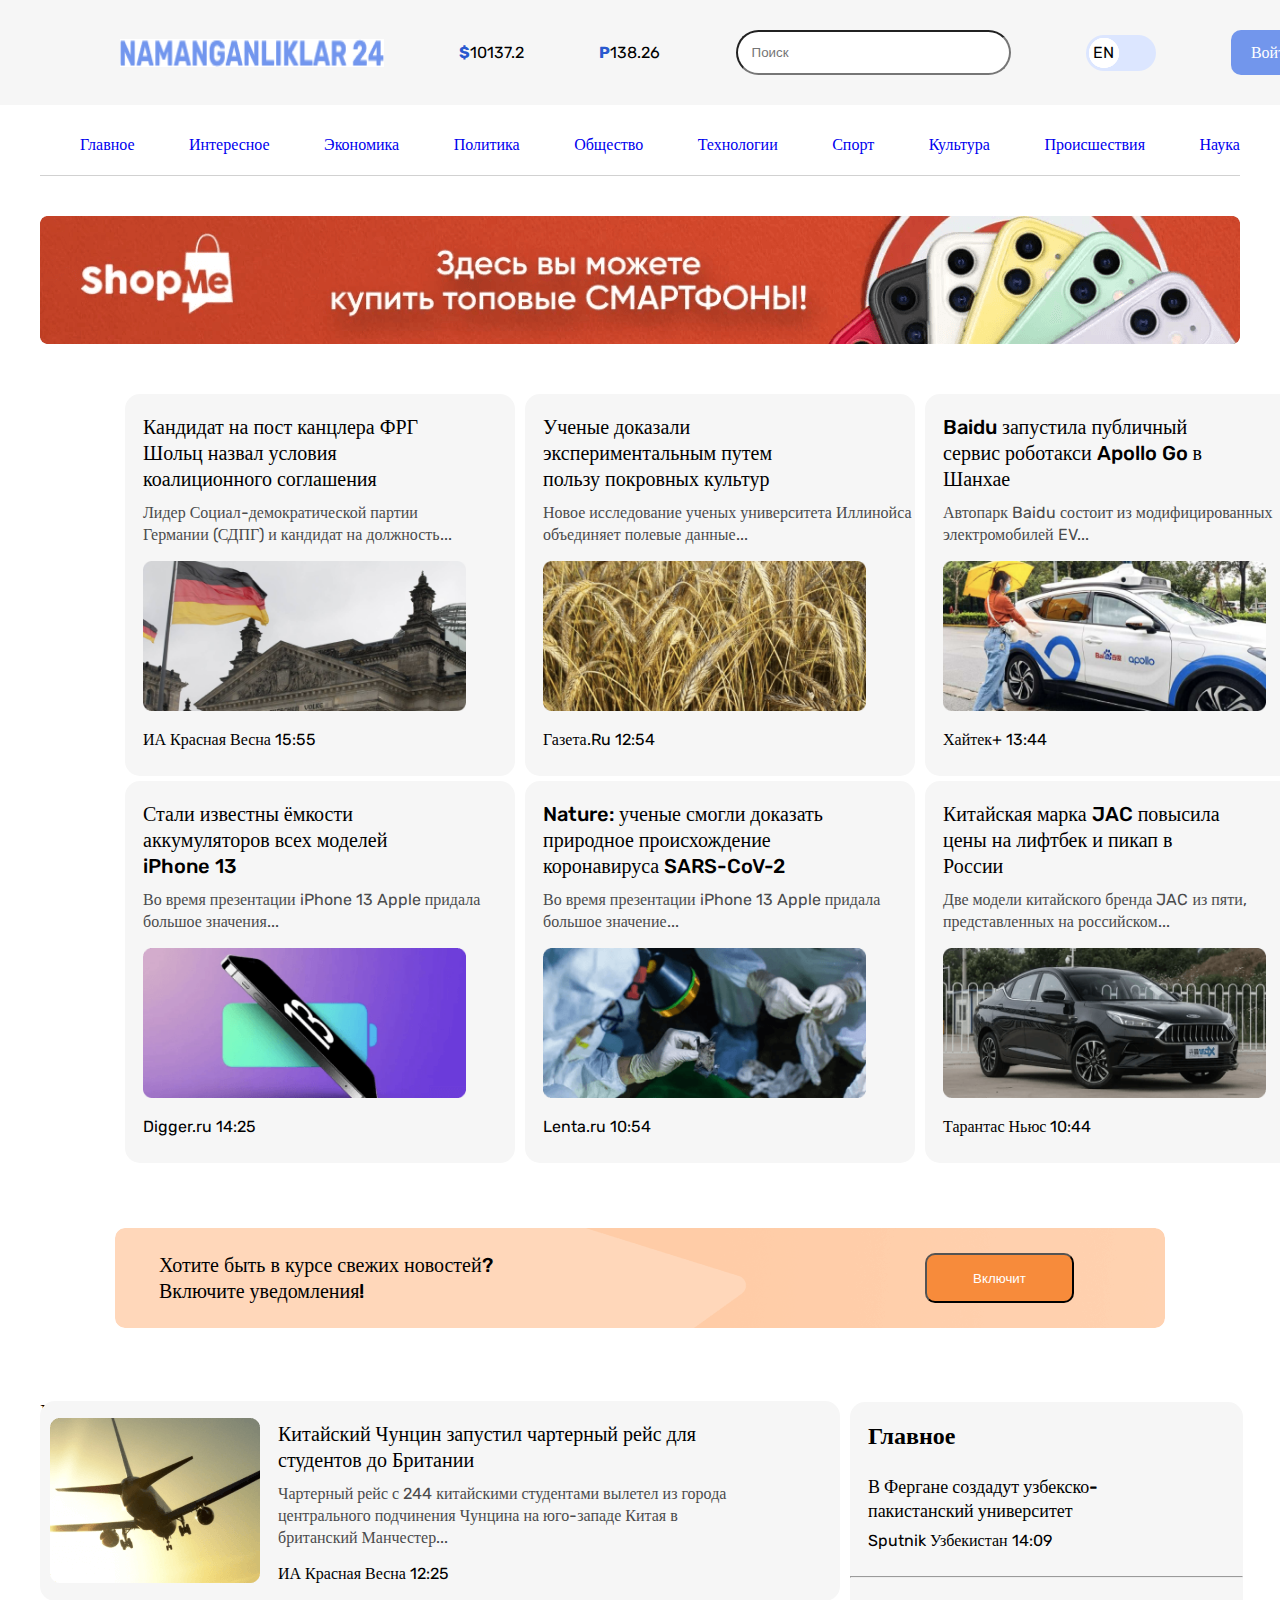
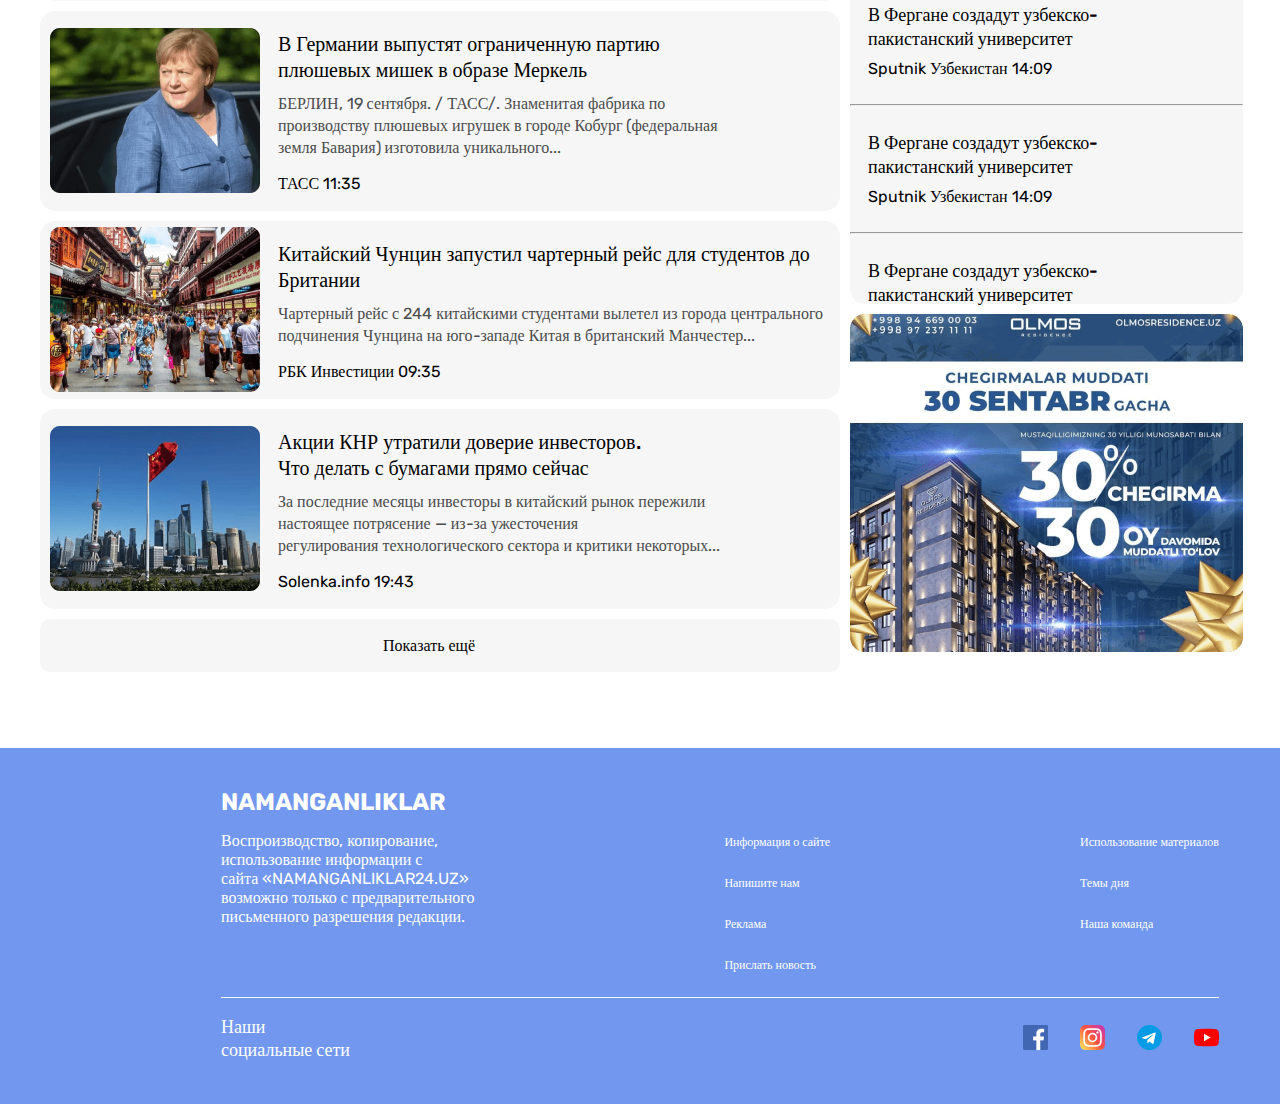
==== index.html @ 96101956 "Initial commit" ====
<!DOCTYPE html>
<html lang="en">
<head>
  <meta charset="UTF-8">
  <meta http-equiv="X-UA-Compatible" content="IE=edge">
  <meta name="viewport" content="width=device-width, initial-scale=1.0">
  <link rel="stylesheet" href="./css/font.css">
  <link rel="stylesheet" href="./css/main.css">
  <link rel="stylesheet" href="./css/normaliz.css">
  <title>Namanganliklar.uz</title>
</head>
<body>
  <header class="header container">
    <div class="header__box">
    <img  class="header__img"
    src="./images/logo.png"
    alt="photo of Namanganliklar.uz"
    width="264"
    height="28">
    <span class="header__curs"><b class="valute">$</b>10137.2</span>
    <span class="header__curs"><b class="valute">P</b>138.26</span>
    <input class="header__search" type="search" placeholder="Поиск">
    <div class="dropdawn">
    <div class="header__drop--dawn">
      <a class="drop__dawn--ru drop__dawn"  href="#"> RU</a>
      <a class="drop__dawn--uz drop__dawn"  href="#"> UZ</a>
      <a class="drop__dawn--en drop__dawn"  href="#"> EN</a>
    </div>
   </div>
    <a class="header__submit" href="#">Войти</a>
  </div>
  </header>

  <nav class="hero__nav container"><!--heroning bittasi-->
    <ul class="hero__list">
      <li class="hero__item"><a href="#" class="hero__link"> Главное</a></li>
      <li class="hero__item"><a href="#" class="hero__link"> Интересное</a></li>
      <li class="hero__item"><a href="#" class="hero__link"> Экономика</a></li>
      <li class="hero__item"><a href="#" class="hero__link"> Политика</a></li>
      <li class="hero__item"><a href="#" class="hero__link"> Общество</a></li>
      <li class="hero__item"><a href="#" class="hero__link"> Технологии</a></li>
      <li class="hero__item"><a href="#" class="hero__link"> Спорт</a></li>
      <li class="hero__item"><a href="#" class="hero__link"> Культура</a></li>
      <li class="hero__item"><a href="#" class="hero__link"> Происшествия</a></li>
      <li class="hero__item"><a href="#" class="hero__link"> Наука</a></li>
    </ul>
  </nav>
  <div class="hero_wrapper--img container"><!--hero reklaa-->
  <img 
    class="hero__img "
    src="./images/optimize.png"
    alt="photo of optimize"
    width="1200px"
    height="128px"
  >  
  </div>

  <div class="hero__wrapper container"> <!--boxlar-->
 
    <div class="dero__box--in">
      <h2 class="hero__heading">
        Кандидат на пост канцлера ФРГ <br>
        Шольц назвал условия <br>
        коалиционного соглашения
      </h2>
      <p class="hero__text">
        Лидер Социал-демократической партии <br>
        Германии (СДПГ) и кандидат на должность...
      </p>
      <img src="./images/germa.png" 
      alt="photo of germany`s flag" 
      class="hero__box--img"
      width="359"
      height="165">
      <p class="hero__footer hero__icon1">ИА Красная Весна 15:55</p>
    </div><!--heroning bittasi-->

    <div class="dero__box--in hero__box--on">
      <h2 class="hero__heading">
        Ученые доказали <br>
        экспериментальным путем <br>
        пользу покровных культур
      </h2>
      <p class="hero__text">
        Новое исследование ученых университета Иллинойса объединяет полевые данные... 
      </p>
      <img src="./images/bugdoy.png" 
      alt="photo of germany`s flag" 
      class="hero__box--img"
      width="359"
      height="165"
      >
      <p class="hero__footer hero__icon2">Газета.Ru 12:54</p>
    </div><!--heroning ikkinchis-->

    <div class="dero__box--in">
      <h2 class="hero__heading">
        Baidu запустила публичный <br>
        сервис роботакси Apollo Go в <br>
        Шанхае
      </h2>
      <p class="hero__text">
        Автопарк Baidu состоит из модифицированных электромобилей EV... 
      </p>
      <img src="./images/apolle.png" 
      alt="photo of germany`s flag" 
      class="hero__box--img"
      width="359"
      height="165"
      >
      <p class="hero__footer hero__icon3">Хайтек+ 13:44</p>
    </div><!--heroning uchinchiis-->

    <div class="dero__box--in ">
      <h2 class="hero__heading">
        Стали известны ёмкости <br>
        аккумуляторов всех моделей <br> 
        iPhone 13
      </h2>
      <p class="hero__text">
        Во время презентации iPhone 13 Apple придала большое значения...
      </p>
      <img src="./images/iphone13.png" 
      alt="photo of germany`s flag" 
      class="hero__box--img"
      width="359"
      height="165"
      >
      <p class="hero__footer hero__icon4">Digger.ru 14:25</p>
    </div><!--heroning tortinchi-->

    <div class="dero__box--in hero__box--on">
      <h2 class="hero__heading">
        Nature: ученые смогли доказать <br>
        природное происхождение <br>
        коронавируса SARS-CoV-2
      </h2>
      <p class="hero__text">
        Во время презентации iPhone 13 Apple придала большое значение...
      </p>
      <img 
      src="./images/doctor.png" 
      alt="photo of germany`s flag" 
      class="hero__box--img"
      width="359"
      height="165"
      >
      <p class="hero__footer hero__icon5">Lenta.ru 10:54</p>
    </div><!--heroning beshinchisi-->

    <div class="dero__box--in">
      <h2 class="hero__heading">
        Китайская марка JAC повысила <br> 
        цены на лифтбек и пикап в <br>
        России
      </h2>
      <p class="hero__text">
        Две модели китайского бренда JAC из пяти, представленных на российском...
      </p>
      <img 
      src="./images/car.png" 
      alt="photo of germany`s flag" 
      class="hero__box--img"
      width="359"
      height="165"
      >
      <p class="hero__footer hero__icon6">Тарантас Ньюс 10:44</p>
    </div><!--heroning oltinchisi-->

  </div>

  <div class="news container">
    <h2 class="news__heading">Хотите быть в курсе свежих новостей? <br>
      Включите уведомления!
    </h2>

    <input class="news__submit"  type="submit" value="Включит">
  </div>

  <div class="world container">
    <h2 class="world__heading">В мире</h2>

    <div class="world__bottom">
      <div class="world__bottom--left">

        <div class="world__item">
          <img 
          class="world__img"  
          src="./images/plane.png" 
          alt="photo of plane"
          width="210"
          height="165">
          <div class="world__img--left">
            <h2 class="hero__heading">
             Китайский Чунцин запустил чартерный рейс для <br>
             студентов до Британии
            </h2>
            <p class="hero__text">
              Чартерный рейс с 244 китайскими студентами вылетел из города <br>
              центрального подчинения Чунцина на юго-западе Китая в <br>
              британский Манчестер...
            </p>
            <p class="hero__footer hero__icon1">ИА Красная Весна 12:25</p>
          </div>
        </div> <!--1-->

        <div class="world__item">
          <img 
          class="world__img"  
          src="./images/markel.png" 
          alt="photo of plane"
          width="210"
          height="165">
          <div class="world__img--left">
            <h2 class="hero__heading">
              В Германии выпустят ограниченную партию <br>
              плюшевых мишек в образе Меркель
            </h2>
            <p class="hero__text">
              БЕРЛИН, 19 сентября. / ТАСС/. Знаменитая фабрика по <br>
              производству плюшевых игрушек в городе Кобург (федеральная <br>
              земля Бавария) изготовила уникального...
            </p>
            <p class="hero__footer hero__icon1">ТАСС 11:35</p>
          </div>
        </div> <!--2-->

        <div class="world__item">
          <img 
          class="world__img"  
          src="./images/kitay.png" 
          alt="photo of plane"
          width="210"
          height="165">
          <div class="world__img--left">
            <h2 class="hero__heading">
             Китайский Чунцин запустил чартерный рейс для студентов до Британии
            </h2>
            <p class="hero__text">
              Чартерный рейс с 244 китайскими студентами вылетел из города центрального подчинения Чунцина на юго-западе Китая в британский Манчестер...
            </p>
            <p class="hero__footer hero__icon1">РБК Инвестиции 09:35</p>
          </div>
        </div> <!--3-->

        <div class="world__item">
          <img 
          class="world__img"  
          src="./images/kitay2.png" 
          alt="photo of plane"
          width="210"
          height="165">
          <div class="world__img--left">
            <h2 class="hero__heading">
              Акции КНР утратили доверие инвесторов. <br>
              Что делать с бумагами прямо сейчас
            </h2>
            <p class="hero__text">
              За последние месяцы инвесторы в китайский рынок пережили <br>
              настоящее потрясение — из-за ужесточения <br>
              регулирования технологического сектора и критики некоторых...
            </p>
            <p class="hero__footer hero__icon1">Solenka.info 19:43</p>
          </div>
        </div> <!--4-->
          <div class="world__items">
            <a class="world__items--link" href="#">Показать ещё</a>
          </div>
      </div>
      <div class="world__bottom--right">
        <div class="bottom__right--top">
          <h2 class="main">
            Главное
          </h2>
          <h2 class="top__heading">
            В Фергане создадут узбекско- <br>
            пакистанский университет
          </h2>
          <p class="hero__footer"> Sputnik Узбекистан 14:09</p>
          <hr>
          <h2 class="top__heading">
            В Фергане создадут узбекско- <br>
            пакистанский университет
          </h2>
          <p class="hero__footer"> Sputnik Узбекистан 14:09</p>
          <hr>
          <h2 class="top__heading">
            В Фергане создадут узбекско- <br>
            пакистанский университет
          </h2>
          <p class="hero__footer"> Sputnik Узбекистан 14:09</p>
          <hr>
          <h2 class="top__heading">
            В Фергане создадут узбекско- <br>
            пакистанский университет
          </h2>
          <p class="hero__footer"> Sputnik Узбекистан 14:09</p>
          <hr class="lineee">
        </div>
        <img src="./images/reklama.png" alt="photo of ads">
      </div>


    </div>
  </div>
  <!--FOOTER FOOTER FOOTER FOOTER FOOTER FOOTER FOOTER FOOTERF OOTER FOOTER -->
  <footer class="footer container">
    <div class="footer__wrapperr">
      <a 
      class="footer__link"  
      href="index.html" > 
      <h2 class="footer__namangan">
         NAMANGANLIKLAR
        </h2>
      </a>

      <div class="footer_box--middle">
        <p class="footer__text">
          Воспроизводство, копирование, <br>
          использование информации с <br>
          сайта «NAMANGANLIKLAR24.UZ» <br>
          возможно только с предварительного <br>
          письменного разрешения редакции.
        </p>

        <ul class="footer__list">
          <li class="footer__list--icon"><a href="#" class="footer__list--link">Информация о сайте</a></li>
          <li class="footer__list--icon"><a href="#" class="footer__list--link">Напишите нам</a></li>
          <li class="footer__list--icon"><a href="#" class="footer__list--link">Реклама</a></li>
          <li class="footer__list--icon"><a href="#" class="footer__list--link">Прислать новость</a></li>
        </ul>
        <ul class="footer__list footer__list--edd">
          <li class="footer__list--icon"><a href="#" class="footer__list--link">Использование материалов</a></li>
          <li class="footer__list--icon"><a href="#" class="footer__list--link">Темы дня</a></li>
          <li class="footer__list--icon"><a href="#" class="footer__list--link">Наша команда</a></li>
        </ul>
      </div>



      <div class="footer__box--end">
          <p class="net">
            Наши <br>
            социальные сети</p>
          <span class="wrapper__net">
            <img width="25" height="25"
            class="net__icon"
            src="./images/facebook.png" alt="photo of Facebook">
            <img width="25" height="25"
            class="net__icon"
            src="./images/insta.png" alt="photo of Instagram">
            <img width="25" height="25"
            class="net__icon"
            src="./images/telegram.png" alt="photo of Telegram">
            <img width="25" height="25"
            class="net__icon"
            src="./images/youtube.png" alt="photo of YouTube">
          </span>
      </div>
    </div>
  </footer>
</body>
</html><!--tugadiii-->
---- css/font.css ----
@font-face {
  font-family: 'Rubik';
  font-style: normal;
  font-weight: 400;
  src: local(''),
       url('../fonts/rubik-v20-latin-regular.woff2') format('woff2'),
       url('../fonts/rubik-v20-latin-regular.woff') format('woff'); 
}
@font-face {
  font-family: 'Rubik';
  font-style: normal;
  font-weight: 500;
  src: 
       url('../fonts/rubik-v20-latin-500.woff2') format('woff2'), 
       url('../fonts/rubik-v20-latin-500.woff') format('woff'); 
}
@font-face {
  font-family: 'Rubik';
  font-style: normal;
  font-weight: 700;
  src: 
       url('../fonts/rubik-v20-latin-700.woff2') format('woff2'),
       url('../fonts/rubik-v20-latin-700.woff') format('woff'); 
}
---- css/main.css ----
/*
  DROP DAWN
  BGR-IMG ICONLASR
  COLOR GA OZGARUVCHILAR
*/


*{
  box-sizing: border-box;
}
body{
  margin: 0;
  padding: 0;
  font-family: "Rubik";
}
.container{
  width: 1480px;
  margin: 0 auto;
  padding: 0 20px;
}
/*header*/
.header{
  width: 1440px;
  height: 105px;
  background-color: #F6F6F6;
  padding: 30px 120px 30px 120px;
  margin-bottom: 30px;
}
.header__box{
  width: 1200px;
  height: 45px;
  display: flex;
  align-items: center;
  justify-content: space-between;  
}
.header__img{
  background-color: #ffffff;
}
.header__form{
  width: 1440px;
  height: 105px;
  display: flex;
  align-items: center;
}
.header__search{
  width: 275px;
  height: 45px;
  padding: 14px;
  background: #FFFFFF;
  border-radius: 60px;
}
.header__drop--dawn{
  list-style-type: none;
  
}

.header__submit{
  width: 89px;
  height: 45px;
  text-decoration: none;
  background: #7296EC;
  border-radius: 10px;
  padding: 13px 20px;
  color: #ffffff;
  font-weight: 500;
  font-size: 16px;
  line-height: 19px;

}
.dropdawn{
  position: relative;
  background-color: #DCE6FF;
  width: 70px;
  height: 36px;
  border-radius: 39px;
}

.drop__dawn{
  display: flex;
  align-items: center;
  justify-content: center;
  width: 30px;
  height: 30px;
  border-radius: 50%;
  padding: 9px;
  color: #000000;
  position: absolute;
  transform: translateY(3px);
  background-color: #ffffff;
  text-decoration: none;
}
.valute{
  color: #2959CE;
}
/* dropdawn yasalishi kerak*/
.header__drop--dawn{
  position: relative;
  left:3px;
}


/* dropdawn yasalishi kerak*/


/*hero*/
.hero__nav{
  width: 1200px;
  height: 41px;
  padding-left: 0;
  margin-bottom: 40px;
}
.hero__list{
  width: 1200px;
  height: 41px;
  display: flex;
  justify-content: space-between;
  list-style-type: none;
  border-bottom: 1px solid #D1D1D1;
  padding-right: 0;
}
.hero__item{
  margin: 0;
}
.hero__link{
  padding-left: 0;
  text-decoration: none;
}
.hero_wrapper--img{
  width: 1200px;
  height: 128px;
  display: flex;
  align-self: center;
  justify-content: center;
  margin-bottom: 50px;
}
.hero__img{
  width: 1200px;
  height: 128px;
  object-fit: cover;
}

/*hero boxlar*/
.hero__wrapper{
  display: flex;
  justify-content: center;
  flex-wrap: wrap;
  width: 1440px;
  height: 774px;
  margin-bottom: 60px;
}
.dero__box--in{
  width: 390px;
  height: 382px;
  background-color: #F6F6F6;
  border-radius: 15px;
}
.hero__box--on{
  margin-left: 10px;
  margin-right: 10px;
}
.hero__heading{
  font-weight: 500;
  font-size: 20px;
  line-height: 26px;
  color: #000000;
  margin: 0;
  padding: 20px 18px 10px 18px;
}
.hero__text{
  margin: 0;
  font-size: 16px;
  line-height: 22px;
  color: #4A4B4C;
  padding-left: 18px;
  padding-bottom: 15px;
}
.hero__box--img{
  padding: 0px 18px 15px;
}
.hero__footer{
  margin: 0;
  padding: 0px 0px 18px 18px;
 
}
/*befor after qilinmadi*/
.hero_icon::before{
  content:"";
  background-image:url(./../images/kv.png);
  width: 20px;
  height: 20px;
  background-repeat:no-repeat;
  transform: translateX(-12px);
  transform: translateY( 22%);
}
/*befor after qilinmadi*/
.news{
  width: 1050px;
  height: 100px;
  display: flex;
  align-items: center;
  justify-content: space-between;
  background-image: url(./../images/backgr.png);
  background-repeat: no-repeat;
  background-position: center;
  border-radius: 10px;
}
.news__heading{
  margin: 24px;
  font-weight: 500;
  font-size: 20px;
  line-height: 26px;
  color: #000000;
}
.news__submit{
  width: 149px;
  height: 50px;
  background: #F78B3B;
  border-radius: 10px;
  margin: 25px 71px;
  color: #ffffff;
  
}
/*world*/
.world{
  width: 1240px;
  height: 970px;
  display: flex;
  flex-direction: column;
  margin-top: 50px;
}
.world__heading{
  font-weight: 500;
  font-size: 24px;
  line-height: 28px;
  color:#000000;
}
.world__bottom{
  width: 1200px;
  height: 780px;
  display: flex;
  align-items: center;

}
.world__bottom--left{
  width: 800px;
  height: 870px;
  align-items: center;
  text-decoration: column;
}
.world__item{
  display: flex;
  align-items: center;
  background-color: #F6F6F6;
  margin-bottom: 10px;
  border-radius: 15px;
}
.world__items{
  display: flex;
  align-items: center;
  width: 800px;
  height: 53px;
  background-color: #F6F6F6;
  border-radius: 10px;
}
.world__items--link{
  margin: 17px 343px;
  text-decoration: none;
  color: #000000;
  font-weight: 500;
  font-size: 16px;
  line-height: 19px;
}
.world__img{
  margin-left: 10px;
}
.world__bottom--right{
 width: 393px;
 height: 868px;
 margin-left: 10px;
}
.main{
  margin: 0;
  padding-top: 20px;
  padding-left: 18px;
}
.top__heading{
 margin: 25px 18px 8px 18px;
 font-weight: 500;
 font-size: 18px;
 line-height: 24px;
}
.lineee{
  color: #D2D2D2;
  margin-top: 20px;
  margin-bottom: 20px;
}
.bottom__right--top{
  width: 393px;
  height: 502px;
  background-color: #f6f6f6;
  border-radius: 15px;
  margin-bottom: 10px;
}
/*footer*/

.footer{
  width: 1440px;
  height: 356px;
  background-color: #7297EF;
  display: flex;
  align-items: center;
  justify-content: center;
}
.footer_box--middle{
  width: 998px;
  height: 136px;
  display: flex;
  align-items: flex-start;
  justify-content: space-between;

}
.footer__wrapperr{
  width: 998px;
  height: 276px;
  display: flex;
  flex-direction: column;
  
}
.footer__list{ 
  list-style-type: none;
  margin: 0;
}
.footer__list--link{
  text-decoration: none;
  color : white;
  font-size: 12px;
  line-height: 19px;
}
.footer__list--icon{
  margin-bottom: 20px;
}
.footer__list--add{
  align-items: flex-start;
}
.footer__link{
  text-decoration: none;
}
.footer__namangan{
  color: white;
  margin: 0;
  margin-bottom: 15px;
  font-weight: 700;
  font-size: 24px;
  line-height: 28px;
}
.footer__text{
  margin: 0;
  color: white;
}
.footer__box--end{
  width: 998px;
  height: 86px;
  display: flex;
  align-items: center;
  justify-content: space-between;
  border-top: 1px solid #ffffff;
  margin-top: 30px;
}
.net{
  color: white;
  font-weight: 500;
  font-size: 18px;
  line-height: 23px;
}
.net__icon{
  width: 25px;
  height: 25px;
  margin-right: 28px;
}
.net__icon:nth-child(4){
  margin-right: 0;
}
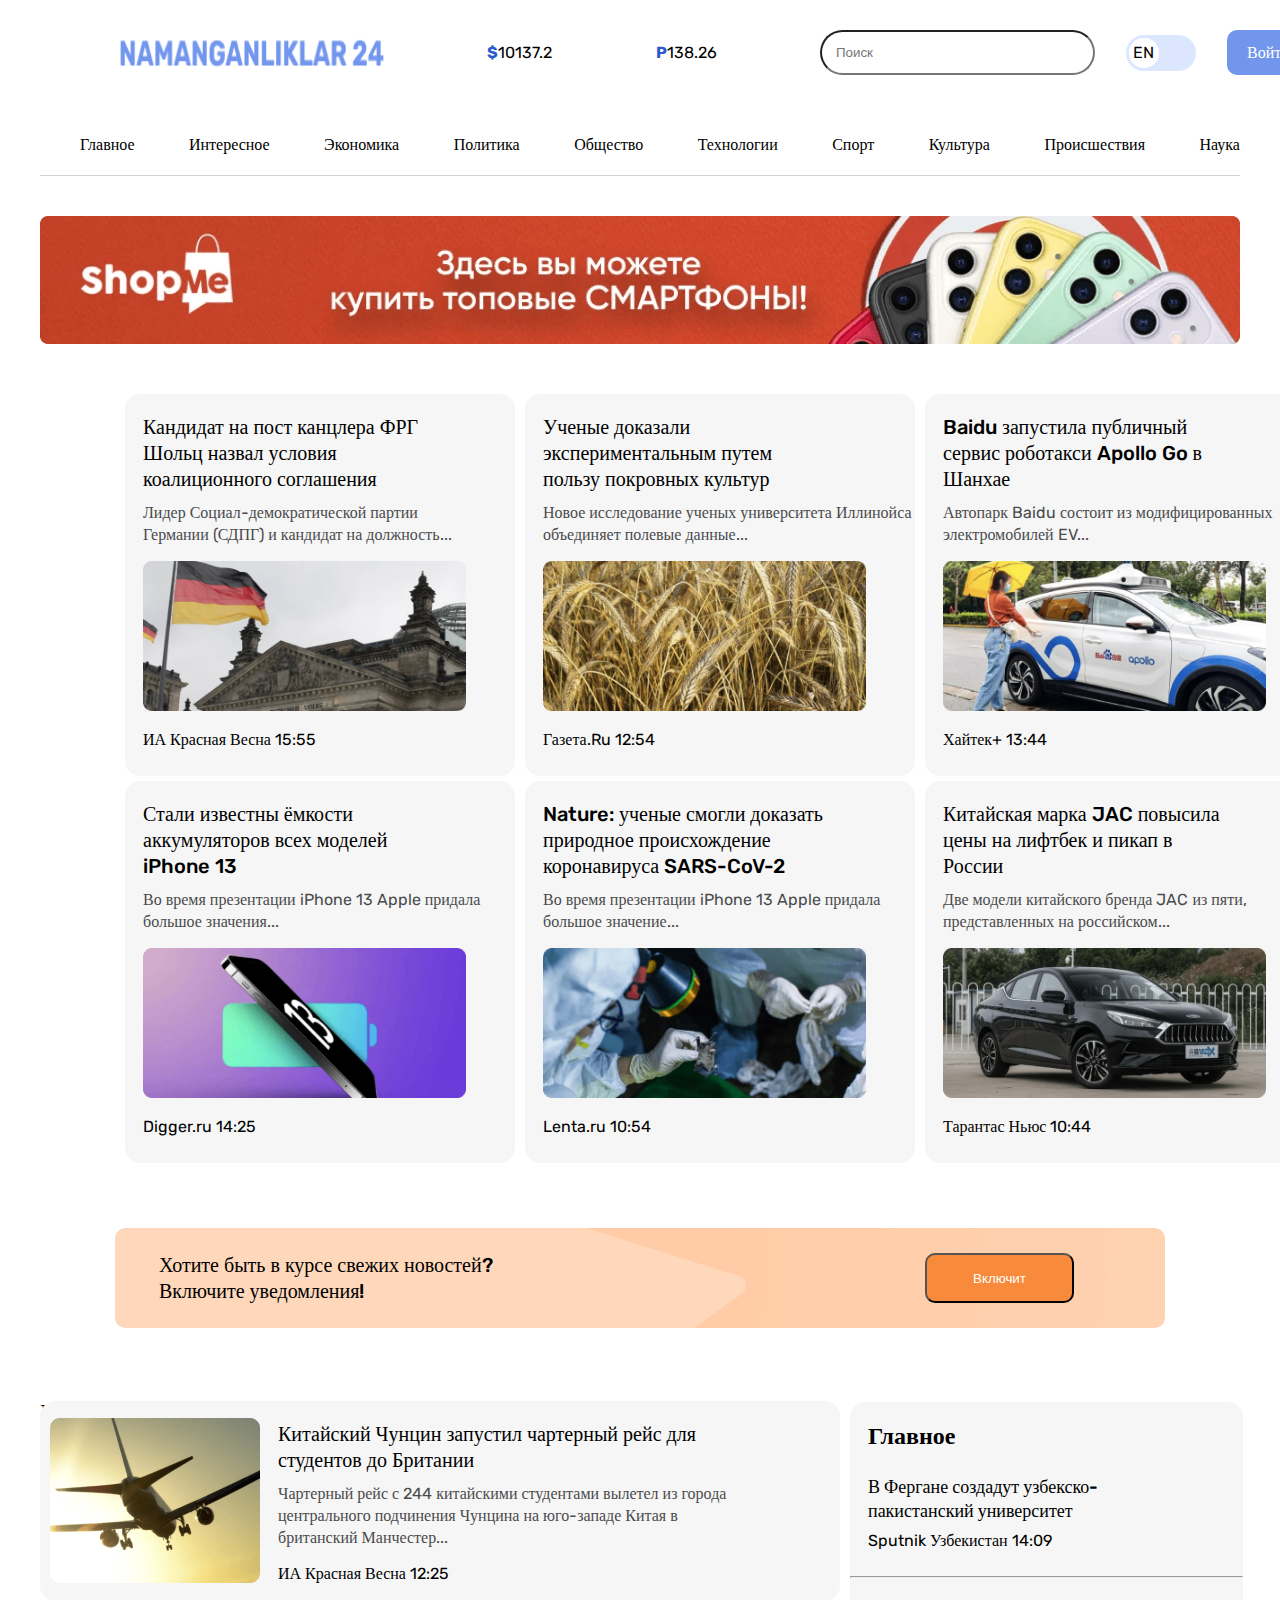
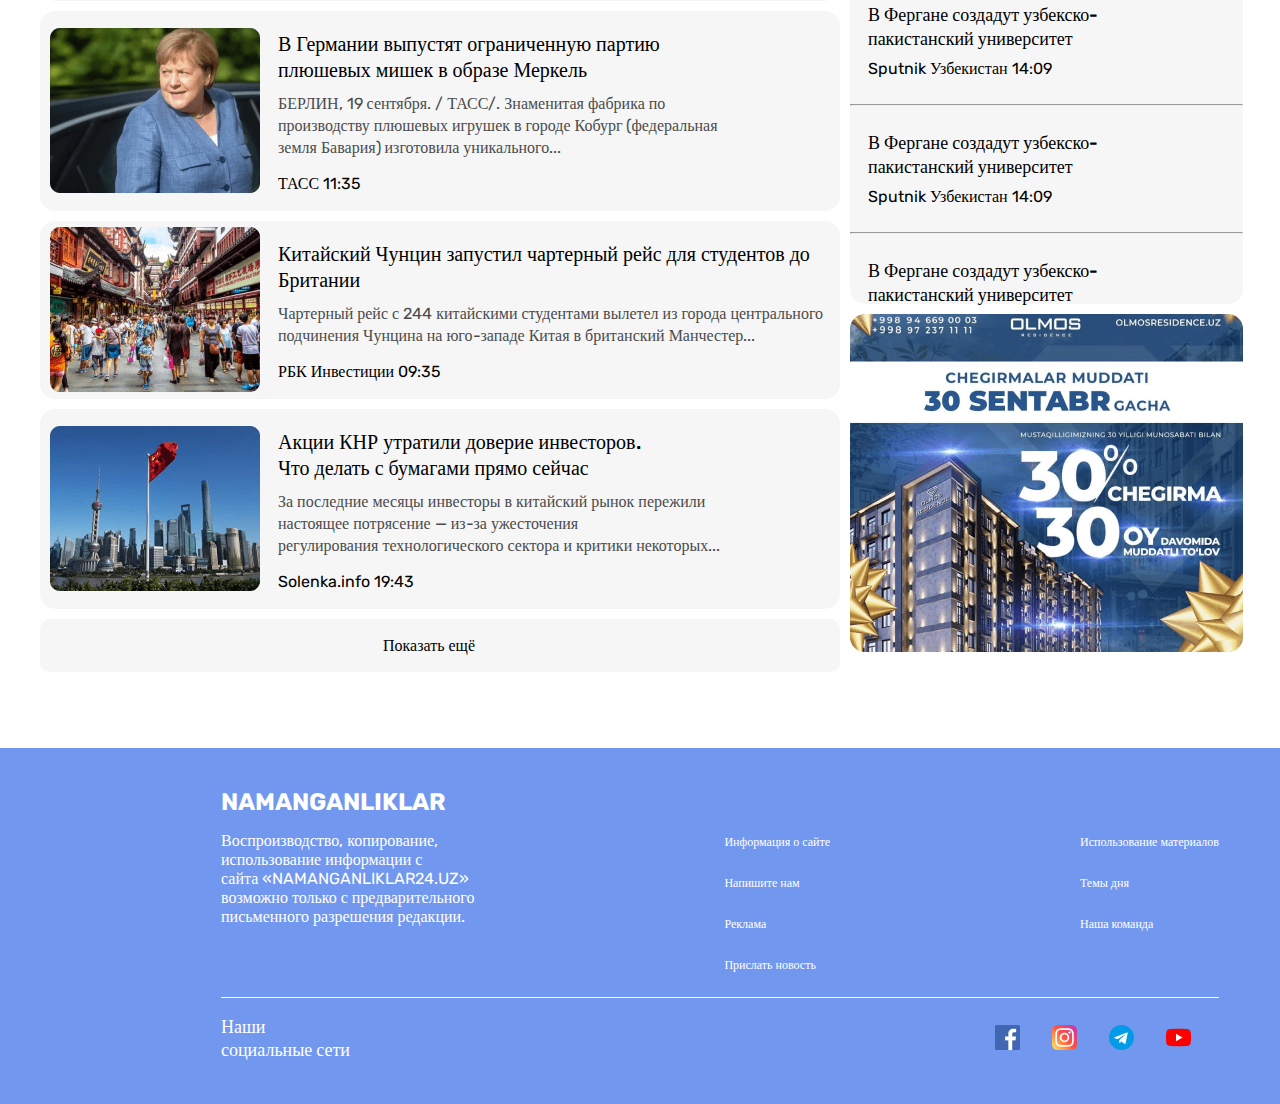
==== commit 76d7c8aa: "collors changed" ====
--- a/index.html
+++ b/index.html
@@ -19,16 +19,26 @@
     height="28">
     <span class="header__curs"><b class="valute">$</b>10137.2</span>
     <span class="header__curs"><b class="valute">P</b>138.26</span>
-    <input class="header__search" type="search" placeholder="Поиск">
+
+
+    <!--o`zgartirish kerka-->
+    <form class="header__form"  action="thpps://html.academy.ru">
+     <input  class="header__search" type="search" placeholder="Поиск">
+     
     <div class="dropdawn">
     <div class="header__drop--dawn">
       <a class="drop__dawn--ru drop__dawn"  href="#"> RU</a>
-      <a class="drop__dawn--uz drop__dawn"  href="#"> UZ</a>
       <a class="drop__dawn--en drop__dawn"  href="#"> EN</a>
     </div>
    </div>
     <a class="header__submit" href="#">Войти</a>
-  </div>
+  
+</form>
+</div>
+ <!--o`zgartirish kerka-->
+
+
+
   </header>
 
   <nav class="hero__nav container"><!--heroning bittasi-->
@@ -343,18 +353,19 @@
             Наши <br>
             социальные сети</p>
           <span class="wrapper__net">
-            <img width="25" height="25"
+           <a href="htpps://facebook.com"> <img width="25" height="25"
             class="net__icon"
-            src="./images/facebook.png" alt="photo of Facebook">
-            <img width="25" height="25"
+            src="./images/facebook.png" alt="photo of Facebook"></a>
+           <a href="htpps://instagram.com"> <img width="25" height="25"
             class="net__icon"
-            src="./images/insta.png" alt="photo of Instagram">
-            <img width="25" height="25"
+            src="./images/insta.png" alt="photo of Instagram"></a>
+           <a href="htpps://telegram.com"> <img width="25" height="25"
             class="net__icon"
-            src="./images/telegram.png" alt="photo of Telegram">
-            <img width="25" height="25"
+            src="./images/telegram.png" alt="photo of Telegram"></a>
+           <a href="htpps://youtube.com"> <img width="25" height="25"
             class="net__icon"
-            src="./images/youtube.png" alt="photo of YouTube">
+            src="./images/youtube.png" alt="photo of YouTube"></a>
+           
           </span>
       </div>
     </div>
--- a/css/main.css
+++ b/css/main.css
@@ -3,7 +3,13 @@
   BGR-IMG ICONLASR
   COLOR GA OZGARUVCHILAR
 */
-
+:root{
+  --color-white: #ffffff;
+  --color-black: #000000;
+  --color-blue: #7297EF;
+  --color-bluestrong: #7296EC;
+  --color-whitelight:  #f6f6f6;
+}
 
 *{
   box-sizing: border-box;
@@ -22,7 +28,7 @@
 .header{
   width: 1440px;
   height: 105px;
-  background-color: #F6F6F6;
+  background-color: var(--color-white);
   padding: 30px 120px 30px 120px;
   margin-bottom: 30px;
 }
@@ -34,20 +40,22 @@
   justify-content: space-between;  
 }
 .header__img{
-  background-color: #ffffff;
+  background-color: var(--color-white);
 }
 .header__form{
-  width: 1440px;
+  width: 500px;
   height: 105px;
   display: flex;
   align-items: center;
+  gap: 31px;
 }
 .header__search{
   width: 275px;
   height: 45px;
   padding: 14px;
-  background: #FFFFFF;
+  background: var(--color-white);
   border-radius: 60px;
+
 }
 .header__drop--dawn{
   list-style-type: none;
@@ -58,10 +66,10 @@
   width: 89px;
   height: 45px;
   text-decoration: none;
-  background: #7296EC;
+  background: var( --color-bluestrong);
   border-radius: 10px;
   padding: 13px 20px;
-  color: #ffffff;
+  color: var(--color-white);
   font-weight: 500;
   font-size: 16px;
   line-height: 19px;
@@ -83,10 +91,10 @@
   height: 30px;
   border-radius: 50%;
   padding: 9px;
-  color: #000000;
+  color: var(--color-black);
   position: absolute;
   transform: translateY(3px);
-  background-color: #ffffff;
+  background-color: var(--color-white);
   text-decoration: none;
 }
 .valute{
@@ -98,10 +106,6 @@
   left:3px;
 }
 
-
-/* dropdawn yasalishi kerak*/
-
-
 /*hero*/
 .hero__nav{
   width: 1200px;
@@ -124,6 +128,7 @@
 .hero__link{
   padding-left: 0;
   text-decoration: none;
+  color:var(--color-black);
 }
 .hero_wrapper--img{
   width: 1200px;
@@ -151,7 +156,7 @@
 .dero__box--in{
   width: 390px;
   height: 382px;
-  background-color: #F6F6F6;
+  background-color: var( --color-whitelight);
   border-radius: 15px;
 }
 .hero__box--on{
@@ -162,7 +167,7 @@
   font-weight: 500;
   font-size: 20px;
   line-height: 26px;
-  color: #000000;
+  color: var(--color-black);
   margin: 0;
   padding: 20px 18px 10px 18px;
 }
@@ -209,7 +214,7 @@
   font-weight: 500;
   font-size: 20px;
   line-height: 26px;
-  color: #000000;
+  color: var(--color-black);
 }
 .news__submit{
   width: 149px;
@@ -217,7 +222,7 @@
   background: #F78B3B;
   border-radius: 10px;
   margin: 25px 71px;
-  color: #ffffff;
+  color: var(--color-white);;
   
 }
 /*world*/
@@ -232,7 +237,7 @@
   font-weight: 500;
   font-size: 24px;
   line-height: 28px;
-  color:#000000;
+  color:var(--color-black);
 }
 .world__bottom{
   width: 1200px;
@@ -250,7 +255,8 @@
 .world__item{
   display: flex;
   align-items: center;
-  background-color: #F6F6F6;
+  background-color:var( --color-whitelight);
+  border-radius: 15px;
   margin-bottom: 10px;
   border-radius: 15px;
 }
@@ -259,13 +265,14 @@
   align-items: center;
   width: 800px;
   height: 53px;
-  background-color: #F6F6F6;
+  background-color: var( --color-whitelight);
+  border-radius: 15px;
   border-radius: 10px;
 }
 .world__items--link{
   margin: 17px 343px;
   text-decoration: none;
-  color: #000000;
+  color: var(--color-black);
   font-weight: 500;
   font-size: 16px;
   line-height: 19px;
@@ -297,7 +304,8 @@
 .bottom__right--top{
   width: 393px;
   height: 502px;
-  background-color: #f6f6f6;
+  background-color: var( --color-whitelight);
+  border-radius: 15px;
   border-radius: 15px;
   margin-bottom: 10px;
 }
@@ -306,7 +314,7 @@
 .footer{
   width: 1440px;
   height: 356px;
-  background-color: #7297EF;
+  background-color: var(--color-blue);
   display: flex;
   align-items: center;
   justify-content: center;
@@ -332,7 +340,7 @@
 }
 .footer__list--link{
   text-decoration: none;
-  color : white;
+  color : var(--color-white);
   font-size: 12px;
   line-height: 19px;
 }
@@ -346,7 +354,7 @@
   text-decoration: none;
 }
 .footer__namangan{
-  color: white;
+  color: var(--color-white);
   margin: 0;
   margin-bottom: 15px;
   font-weight: 700;
@@ -355,7 +363,7 @@
 }
 .footer__text{
   margin: 0;
-  color: white;
+  color: var(--color-white);
 }
 .footer__box--end{
   width: 998px;
@@ -363,11 +371,11 @@
   display: flex;
   align-items: center;
   justify-content: space-between;
-  border-top: 1px solid #ffffff;
+  border-top: 1px solid var(--color-white);
   margin-top: 30px;
 }
 .net{
-  color: white;
+  color: var(--color-white);
   font-weight: 500;
   font-size: 18px;
   line-height: 23px;
